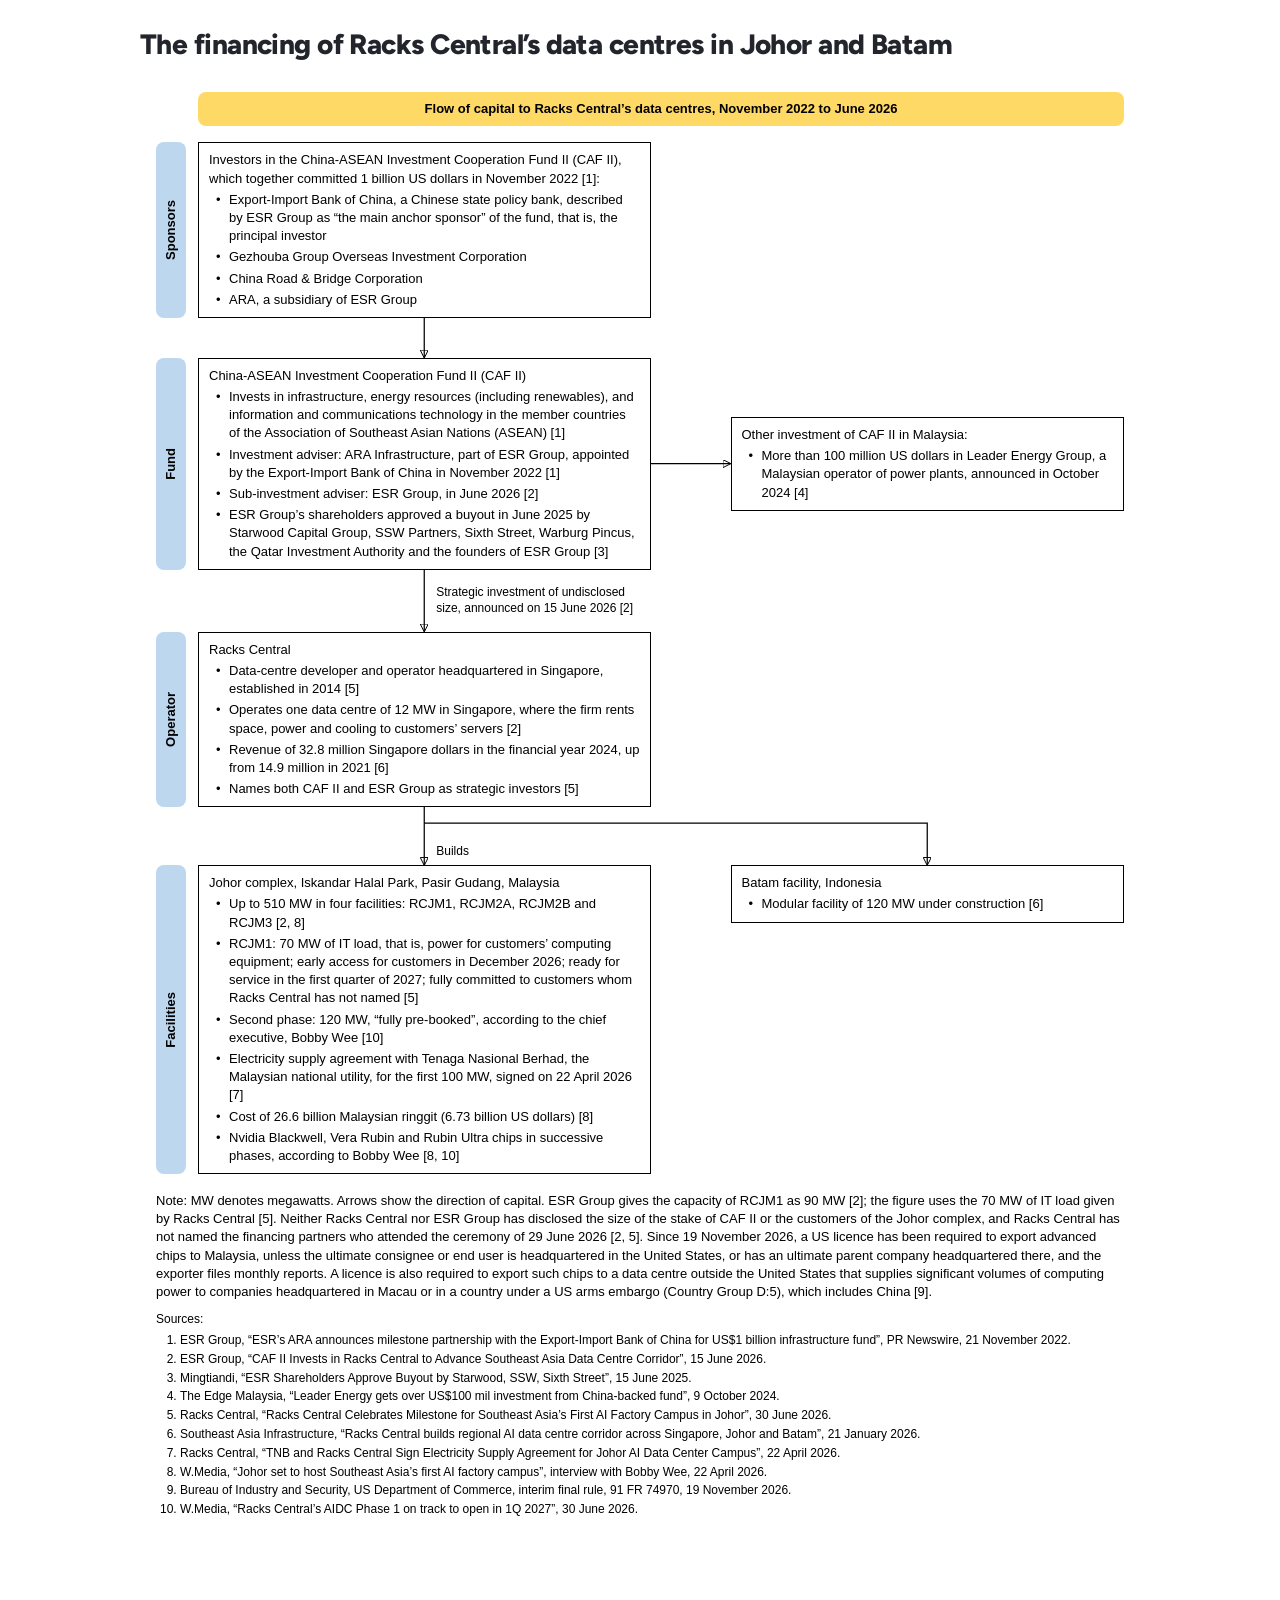
==== site/figures/financing-chain.html @ da055e06 "Publish the three interactive figures of the piece on Racks Central The financing chain, the map of " ====
<!doctype html><html lang="en"><head><meta charset="utf-8"><meta name="viewport" content="width=device-width,initial-scale=1"></head><body><title>Racks Central Financing Chain</title><meta name="claude:viewport-fit-sides" content="cover"><link rel="preconnect" href="https://fonts.googleapis.com"><link rel="preconnect" href="https://fonts.gstatic.com" crossorigin><link rel="stylesheet" href="https://fonts.googleapis.com/css2?family=Figtree:wght@400;500;600;700;800&display=swap"><style>
/* Layout: one column of figures; each figure is a title block, a legend, the plot, a note and a table. */
:root{
  --bg:#FFFFFF;--card:#F7F6F4;--text:#22252C;--muted:#5F6169;--light:#8D8F97;--accent:#A2540D;--composite:#B45F0F;
  --pale:#FFF4E4;--border:rgba(0,0,0,.1);--border-strong:rgba(0,0,0,.18);--grid:#D4D4D4;--tick:#5A5448;--ink:#1A1A1A;
  --band:rgba(0,0,0,.07);--d1:#4E79A7;--d2:#F28E2B;--d3:#E15759;--sea:#E6EDF2;--land:#FBFAF8;--coast:#B5B0A6;
  --lab-country:#22252C;--lab-city:#22252C;--halo:#FFFFFF;--ring:#FFFFFF;--shadow:0 4px 24px rgba(0,0,0,.15);--chip-bg:#A2540D;--chip-fg:#FFFFFF;
  --font:"Figtree",system-ui,-apple-system,"Segoe UI",Helvetica,Arial,sans-serif;
}
@media (prefers-color-scheme:dark){:root:not([data-theme="light"]){
  --bg:#16181D;--card:#22252C;--text:#ECEDEF;--muted:#B4B6BD;--light:#8D9099;--accent:#D9C2A0;--chip-bg:#ECEDEF;--chip-fg:#16181D;--composite:#F5AE5F;
  --pale:#2B2219;--border:rgba(255,255,255,.12);--border-strong:rgba(255,255,255,.22);--grid:#3B3F48;--tick:#B9B3A8;
  --ink:#ECEDEF;--band:rgba(255,255,255,.07);--sea:#1B222D;--land:#2A2D34;--coast:#4B4F59;--lab-country:#ECEDEF;
  --lab-city:#ECEDEF;--halo:#16181D;--ring:#16181D;--shadow:0 4px 24px rgba(0,0,0,.55);color-scheme:dark}}
:root[data-theme="dark"]{
  --bg:#16181D;--card:#22252C;--text:#ECEDEF;--muted:#B4B6BD;--light:#8D9099;--accent:#D9C2A0;--chip-bg:#ECEDEF;--chip-fg:#16181D;--composite:#F5AE5F;
  --pale:#2B2219;--border:rgba(255,255,255,.12);--border-strong:rgba(255,255,255,.22);--grid:#3B3F48;--tick:#B9B3A8;
  --ink:#ECEDEF;--band:rgba(255,255,255,.07);--sea:#1B222D;--land:#2A2D34;--coast:#4B4F59;--lab-country:#ECEDEF;
  --lab-city:#ECEDEF;--halo:#16181D;--ring:#16181D;--shadow:0 4px 24px rgba(0,0,0,.55);color-scheme:dark}
html,body{background:var(--bg)}
body{margin:0;color:var(--text);font-family:var(--font);font-size:15px;line-height:1.55;-webkit-font-smoothing:antialiased}
.fx-page{max-width:1000px;margin:0 auto;padding-block:28px 48px;padding-left:max(16px,env(safe-area-inset-left,0px));
  padding-right:max(16px,env(safe-area-inset-right,0px))}
.fx-fig+.fx-fig{margin-top:56px;padding-top:40px;border-top:1px solid var(--border)}
.fx-eyebrow{font-size:12px;font-weight:700;letter-spacing:.14em;text-transform:uppercase;color:var(--accent);margin:0 0 8px}
.fx-title{font-size:clamp(22px,3vw,28px);font-weight:800;letter-spacing:-.02em;line-height:1.15;margin:0 0 8px;text-wrap:balance}
.fx-sub{font-size:16px;color:var(--text);margin:0 0 18px}
.fx-legend{display:flex;flex-wrap:wrap;gap:8px 20px;font-size:13px;color:var(--text);margin:0 0 14px}
.fx-legend span{display:inline-flex;align-items:center;gap:7px}
.fx-sw{width:12px;height:12px;border-radius:2px;display:inline-block;flex:none}
.fx-sw.dot{border-radius:50%}
.fx-sw.dashed{border-radius:50%;border:1.5px dashed var(--text);background:transparent;width:11px;height:11px}
.fx-note{font-size:13px;line-height:1.6;color:var(--text);margin:16px 0 0}
.fx-note b{color:var(--text);font-weight:600}
details.fx-table{margin-top:14px;font-size:14px}
details.fx-table summary{cursor:pointer;font-weight:700;color:var(--text);padding:6px 0}
details.fx-table summary:hover{color:var(--accent)}
.fx-scroll{overflow-x:auto}
.fx-scroll table{width:100%;border-collapse:collapse;font-size:13px;min-width:560px}
.fx-scroll th{font-size:11px;font-weight:700;text-transform:uppercase;letter-spacing:.08em;color:var(--accent);
  border-bottom:2px solid rgba(162,84,13,.22);padding:9px 10px;text-align:left;vertical-align:bottom}
.fx-scroll td{padding:9px 10px;border-bottom:1px solid var(--border);vertical-align:top}
.fx-scroll tr:hover td{background:var(--pale)}
.fx-scroll .n{text-align:right;font-variant-numeric:tabular-nums;white-space:nowrap}
/* card tooltip, after the country card of the CORDA site */
.fx-card{position:fixed;z-index:1000;background:var(--card);border:1px solid var(--border-strong);border-radius:6px;
  box-shadow:var(--shadow);padding:16px;width:280px;max-width:calc(100vw - 24px);font-family:var(--font);color:var(--text);
  pointer-events:none}
.fx-card.pinned{pointer-events:auto}
.fx-card[hidden]{display:none}
.fx-ch{display:flex;align-items:center;gap:6px;font-weight:700;font-size:16px;line-height:1.25}
.fx-pill{font-size:12px;font-weight:600;color:var(--chip-fg);background:var(--chip-bg);border-radius:10px;padding:1px 8px;margin-left:4px;white-space:nowrap}
.fx-cs{font-size:12px;color:var(--text);margin-top:2px}
.fx-cm{border-top:1px solid var(--border);padding-top:10px;margin-top:10px}
.fx-cr{display:flex;justify-content:space-between;gap:10px;font-size:12px;margin-bottom:3px}
.fx-cr b{font-size:13px;color:var(--text);font-weight:700;white-space:nowrap}
.fx-cr span:last-child{font-variant-numeric:tabular-nums;white-space:nowrap}
.fx-mini{height:6px;background:var(--border);border-radius:3px;overflow:hidden}
.fx-mini i{display:block;height:100%;border-radius:3px}
.fx-stack{display:flex}
.fx-stack i{border-radius:0;flex:none}
.fx-cl{display:flex;flex-direction:column;gap:7px;margin-top:10px}
.fx-cf{font-size:12px;color:var(--text);margin-top:10px;line-height:1.45}
.fx-site{display:grid;grid-template-columns:10px 1fr;gap:2px 8px;font-size:12px;line-height:1.4}
.fx-site i{width:9px;height:9px;border-radius:50%;margin-top:4px}
.fx-site b{font-weight:600}
.fx-site span{grid-column:2;color:var(--text)}
.fx-sites{max-height:260px;overflow:auto}
.fx-close{position:absolute;top:8px;right:10px;background:none;border:0;font-size:18px;color:var(--text);cursor:pointer;display:none}
.fx-card.pinned .fx-close{display:block}

.mk-plot{display:grid;grid-template-columns:minmax(92px,170px) minmax(0,1fr);column-gap:12px;position:relative}
.mk-row{display:contents}
.mk-name{grid-column:1;display:flex;flex-direction:column;justify-content:center;align-items:flex-end;text-align:right;
  font-size:14px;color:var(--ink);line-height:1.2;padding:6px 0;min-height:46px}
.mk-name small{font-size:11.5px;color:var(--text);margin-top:2px}
.mk-cell{grid-column:2;position:relative;display:flex;align-items:center;padding-right:58px;cursor:pointer;outline:none}
.mk-row:hover .mk-cell,.mk-row:hover .mk-name,.mk-cell:focus-visible,.mk-active .mk-cell,.mk-active .mk-name{background:var(--band)}
.mk-cell:focus-visible{box-shadow:inset 0 0 0 2px var(--accent)}
.mk-track{position:relative;flex:1;height:30px}
.mk-seg{position:absolute;top:0;bottom:0;display:flex;align-items:center;justify-content:center;overflow:hidden}
.mk-seg b{font-size:12.5px;font-weight:700;font-variant-numeric:tabular-nums;line-height:1}
.mk-seg b.off{visibility:hidden}
.mk-val{position:absolute;top:50%;transform:translateY(-50%);font-size:12px;font-weight:600;color:var(--ink);white-space:nowrap;
  padding-left:6px;font-variant-numeric:tabular-nums}
.mk-grid{grid-column:2;grid-row:1 / span 7;position:relative;margin-right:58px;pointer-events:none;z-index:0}
.mk-grid i{position:absolute;top:0;bottom:0;width:1px;background-image:linear-gradient(var(--grid) 50%,transparent 50%);
  background-size:1px 6px}
.mk-cell>*{z-index:1}
.mk-axis{grid-column:2;position:relative;height:26px;margin-right:58px;border-top:1px solid var(--grid)}
.mk-axis span{position:absolute;top:6px;transform:translateX(-50%);font-size:11px;color:var(--text);font-variant-numeric:tabular-nums}
.mk-axis-title{grid-column:2;font-size:12px;color:var(--text);text-align:center;margin-right:58px;margin-top:2px}
@media (max-width:520px){.mk-plot{grid-template-columns:86px minmax(0,1fr);column-gap:8px}.mk-name{font-size:13px}}

.mp-views{display:flex;flex-wrap:wrap;gap:8px;margin:0 0 14px}
.mp-btn{font-family:var(--font);font-size:14px;font-weight:600;border:1px solid var(--border);background:var(--bg);border-radius:999px;
  padding:7px 16px;cursor:pointer;color:var(--text);transition:all .15s ease;white-space:nowrap}
.mp-btn:hover{border-color:var(--accent);color:var(--accent)}
.mp-btn[aria-pressed="true"]{background:var(--chip-bg);border-color:var(--chip-bg);color:var(--chip-fg)}
.mp-btn:focus-visible{outline:2px solid var(--accent);outline-offset:2px}
#mp-map{height:clamp(380px,60vw,560px);border-radius:4px;background:var(--sea);border:1px solid var(--border)}
#mp-map .leaflet-control-zoom a{color:var(--text);background:var(--bg);border-color:var(--border)}
.mp-lab{width:0;height:0;overflow:visible;pointer-events:none}
.mp-lab span{position:absolute;white-space:nowrap;font-family:var(--font);line-height:1;
  text-shadow:0 0 3px var(--halo),0 0 3px var(--halo),0 0 2px var(--halo)}
.mp-country span{font-size:11px;font-weight:700;letter-spacing:.14em;text-transform:uppercase;color:var(--lab-country)}
.mp-region span{font-size:12px;font-weight:600;font-style:italic;letter-spacing:.06em;color:var(--lab-country)}
.mp-city span{font-size:12.5px;font-weight:600;color:var(--lab-city)}
.mp-place span{font-size:11.5px;font-weight:500;font-style:italic;color:var(--text)}
.mp-c span{transform:translate(-50%,-50%)}
.mp-r span{transform:translate(var(--off,10px),-50%)}
.mp-l span{transform:translate(calc(-100% - var(--off,10px)),-50%)}
.mp-b span{transform:translate(-50%,var(--off,10px))}
.mp-t span{transform:translate(-50%,calc(-100% - var(--off,10px)))}
.mp-hint{font-size:12px;color:var(--text);margin:8px 0 0}
.mp-print .mp-views,.mp-print .leaflet-control-container,.mp-print .mp-hint{display:none}
/* required styles */

.leaflet-pane,
.leaflet-tile,
.leaflet-marker-icon,
.leaflet-marker-shadow,
.leaflet-tile-container,
.leaflet-pane > svg,
.leaflet-pane > canvas,
.leaflet-zoom-box,
.leaflet-image-layer,
.leaflet-layer {
	position: absolute;
	left: 0;
	top: 0;
	}
.leaflet-container {
	overflow: hidden;
	}
.leaflet-tile,
.leaflet-marker-icon,
.leaflet-marker-shadow {
	-webkit-user-select: none;
	   -moz-user-select: none;
	        user-select: none;
	  -webkit-user-drag: none;
	}
/* Prevents IE11 from highlighting tiles in blue */
.leaflet-tile::selection {
	background: transparent;
}
/* Safari renders non-retina tile on retina better with this, but Chrome is worse */
.leaflet-safari .leaflet-tile {
	image-rendering: -webkit-optimize-contrast;
	}
/* hack that prevents hw layers "stretching" when loading new tiles */
.leaflet-safari .leaflet-tile-container {
	width: 1600px;
	height: 1600px;
	-webkit-transform-origin: 0 0;
	}
.leaflet-marker-icon,
.leaflet-marker-shadow {
	display: block;
	}
/* .leaflet-container svg: reset svg max-width decleration shipped in Joomla! (joomla.org) 3.x */
/* .leaflet-container img: map is broken in FF if you have max-width: 100% on tiles */
.leaflet-container .leaflet-overlay-pane svg {
	max-width: none !important;
	max-height: none !important;
	}
.leaflet-container .leaflet-marker-pane img,
.leaflet-container .leaflet-shadow-pane img,
.leaflet-container .leaflet-tile-pane img,
.leaflet-container img.leaflet-image-layer,
.leaflet-container .leaflet-tile {
	max-width: none !important;
	max-height: none !important;
	width: auto;
	padding: 0;
	}

.leaflet-container img.leaflet-tile {
	/* See: https://bugs.chromium.org/p/chromium/issues/detail?id=600120 */
	mix-blend-mode: plus-lighter;
}

.leaflet-container.leaflet-touch-zoom {
	-ms-touch-action: pan-x pan-y;
	touch-action: pan-x pan-y;
	}
.leaflet-container.leaflet-touch-drag {
	-ms-touch-action: pinch-zoom;
	/* Fallback for FF which doesn't support pinch-zoom */
	touch-action: none;
	touch-action: pinch-zoom;
}
.leaflet-container.leaflet-touch-drag.leaflet-touch-zoom {
	-ms-touch-action: none;
	touch-action: none;
}
.leaflet-container {
	-webkit-tap-highlight-color: transparent;
}
.leaflet-container a {
	-webkit-tap-highlight-color: rgba(51, 181, 229, 0.4);
}
.leaflet-tile {
	filter: inherit;
	visibility: hidden;
	}
.leaflet-tile-loaded {
	visibility: inherit;
	}
.leaflet-zoom-box {
	width: 0;
	height: 0;
	-moz-box-sizing: border-box;
	     box-sizing: border-box;
	z-index: 800;
	}
/* workaround for https://bugzilla.mozilla.org/show_bug.cgi?id=888319 */
.leaflet-overlay-pane svg {
	-moz-user-select: none;
	}

.leaflet-pane         { z-index: 400; }

.leaflet-tile-pane    { z-index: 200; }
.leaflet-overlay-pane { z-index: 400; }
.leaflet-shadow-pane  { z-index: 500; }
.leaflet-marker-pane  { z-index: 600; }
.leaflet-tooltip-pane   { z-index: 650; }
.leaflet-popup-pane   { z-index: 700; }

.leaflet-map-pane canvas { z-index: 100; }
.leaflet-map-pane svg    { z-index: 200; }

.leaflet-vml-shape {
	width: 1px;
	height: 1px;
	}
.lvml {
	behavior: url(#default#VML);
	display: inline-block;
	position: absolute;
	}


/* control positioning */

.leaflet-control {
	position: relative;
	z-index: 800;
	pointer-events: visiblePainted; /* IE 9-10 doesn't have auto */
	pointer-events: auto;
	}
.leaflet-top,
.leaflet-bottom {
	position: absolute;
	z-index: 1000;
	pointer-events: none;
	}
.leaflet-top {
	top: 0;
	}
.leaflet-right {
	right: 0;
	}
.leaflet-bottom {
	bottom: 0;
	}
.leaflet-left {
	left: 0;
	}
.leaflet-control {
	float: left;
	clear: both;
	}
.leaflet-right .leaflet-control {
	float: right;
	}
.leaflet-top .leaflet-control {
	margin-top: 10px;
	}
.leaflet-bottom .leaflet-control {
	margin-bottom: 10px;
	}
.leaflet-left .leaflet-control {
	margin-left: 10px;
	}
.leaflet-right .leaflet-control {
	margin-right: 10px;
	}


/* zoom and fade animations */

.leaflet-fade-anim .leaflet-popup {
	opacity: 0;
	-webkit-transition: opacity 0.2s linear;
	   -moz-transition: opacity 0.2s linear;
	        transition: opacity 0.2s linear;
	}
.leaflet-fade-anim .leaflet-map-pane .leaflet-popup {
	opacity: 1;
	}
.leaflet-zoom-animated {
	-webkit-transform-origin: 0 0;
	    -ms-transform-origin: 0 0;
	        transform-origin: 0 0;
	}
svg.leaflet-zoom-animated {
	will-change: transform;
}

.leaflet-zoom-anim .leaflet-zoom-animated {
	-webkit-transition: -webkit-transform 0.25s cubic-bezier(0,0,0.25,1);
	   -moz-transition:    -moz-transform 0.25s cubic-bezier(0,0,0.25,1);
	        transition:         transform 0.25s cubic-bezier(0,0,0.25,1);
	}
.leaflet-zoom-anim .leaflet-tile,
.leaflet-pan-anim .leaflet-tile {
	-webkit-transition: none;
	   -moz-transition: none;
	        transition: none;
	}

.leaflet-zoom-anim .leaflet-zoom-hide {
	visibility: hidden;
	}


/* cursors */

.leaflet-interactive {
	cursor: pointer;
	}
.leaflet-grab {
	cursor: -webkit-grab;
	cursor:    -moz-grab;
	cursor:         grab;
	}
.leaflet-crosshair,
.leaflet-crosshair .leaflet-interactive {
	cursor: crosshair;
	}
.leaflet-popup-pane,
.leaflet-control {
	cursor: auto;
	}
.leaflet-dragging .leaflet-grab,
.leaflet-dragging .leaflet-grab .leaflet-interactive,
.leaflet-dragging .leaflet-marker-draggable {
	cursor: move;
	cursor: -webkit-grabbing;
	cursor:    -moz-grabbing;
	cursor:         grabbing;
	}

/* marker & overlays interactivity */
.leaflet-marker-icon,
.leaflet-marker-shadow,
.leaflet-image-layer,
.leaflet-pane > svg path,
.leaflet-tile-container {
	pointer-events: none;
	}

.leaflet-marker-icon.leaflet-interactive,
.leaflet-image-layer.leaflet-interactive,
.leaflet-pane > svg path.leaflet-interactive,
svg.leaflet-image-layer.leaflet-interactive path {
	pointer-events: visiblePainted; /* IE 9-10 doesn't have auto */
	pointer-events: auto;
	}

/* visual tweaks */

.leaflet-container {
	background: #ddd;
	outline-offset: 1px;
	}
.leaflet-container a {
	color: #0078A8;
	}
.leaflet-zoom-box {
	border: 2px dotted #38f;
	background: rgba(255,255,255,0.5);
	}


/* general typography */
.leaflet-container {
	font-family: "Helvetica Neue", Arial, Helvetica, sans-serif;
	font-size: 12px;
	font-size: 0.75rem;
	line-height: 1.5;
	}


/* general toolbar styles */

.leaflet-bar {
	box-shadow: 0 1px 5px rgba(0,0,0,0.65);
	border-radius: 4px;
	}
.leaflet-bar a {
	background-color: #fff;
	border-bottom: 1px solid #ccc;
	width: 26px;
	height: 26px;
	line-height: 26px;
	display: block;
	text-align: center;
	text-decoration: none;
	color: black;
	}
.leaflet-bar a,
.leaflet-control-layers-toggle {
	background-position: 50% 50%;
	background-repeat: no-repeat;
	display: block;
	}
.leaflet-bar a:hover,
.leaflet-bar a:focus {
	background-color: #f4f4f4;
	}
.leaflet-bar a:first-child {
	border-top-left-radius: 4px;
	border-top-right-radius: 4px;
	}
.leaflet-bar a:last-child {
	border-bottom-left-radius: 4px;
	border-bottom-right-radius: 4px;
	border-bottom: none;
	}
.leaflet-bar a.leaflet-disabled {
	cursor: default;
	background-color: #f4f4f4;
	color: #bbb;
	}

.leaflet-touch .leaflet-bar a {
	width: 30px;
	height: 30px;
	line-height: 30px;
	}
.leaflet-touch .leaflet-bar a:first-child {
	border-top-left-radius: 2px;
	border-top-right-radius: 2px;
	}
.leaflet-touch .leaflet-bar a:last-child {
	border-bottom-left-radius: 2px;
	border-bottom-right-radius: 2px;
	}

/* zoom control */

.leaflet-control-zoom-in,
.leaflet-control-zoom-out {
	font: bold 18px 'Lucida Console', Monaco, monospace;
	text-indent: 1px;
	}

.leaflet-touch .leaflet-control-zoom-in, .leaflet-touch .leaflet-control-zoom-out  {
	font-size: 22px;
	}


/* layers control */

.leaflet-control-layers {
	box-shadow: 0 1px 5px rgba(0,0,0,0.4);
	background: #fff;
	border-radius: 5px;
	}
.leaflet-control-layers-toggle {
	background-image: url(images/layers.png);
	width: 36px;
	height: 36px;
	}
.leaflet-retina .leaflet-control-layers-toggle {
	background-image: url(images/layers-2x.png);
	background-size: 26px 26px;
	}
.leaflet-touch .leaflet-control-layers-toggle {
	width: 44px;
	height: 44px;
	}
.leaflet-control-layers .leaflet-control-layers-list,
.leaflet-control-layers-expanded .leaflet-control-layers-toggle {
	display: none;
	}
.leaflet-control-layers-expanded .leaflet-control-layers-list {
	display: block;
	position: relative;
	}
.leaflet-control-layers-expanded {
	padding: 6px 10px 6px 6px;
	color: #333;
	background: #fff;
	}
.leaflet-control-layers-scrollbar {
	overflow-y: scroll;
	overflow-x: hidden;
	padding-right: 5px;
	}
.leaflet-control-layers-selector {
	margin-top: 2px;
	position: relative;
	top: 1px;
	}
.leaflet-control-layers label {
	display: block;
	font-size: 13px;
	font-size: 1.08333em;
	}
.leaflet-control-layers-separator {
	height: 0;
	border-top: 1px solid #ddd;
	margin: 5px -10px 5px -6px;
	}

/* Default icon URLs */
.leaflet-default-icon-path { /* used only in path-guessing heuristic, see L.Icon.Default */
	background-image: url(images/marker-icon.png);
	}


/* attribution and scale controls */

.leaflet-container .leaflet-control-attribution {
	background: #fff;
	background: rgba(255, 255, 255, 0.8);
	margin: 0;
	}
.leaflet-control-attribution,
.leaflet-control-scale-line {
	padding: 0 5px;
	color: #333;
	line-height: 1.4;
	}
.leaflet-control-attribution a {
	text-decoration: none;
	}
.leaflet-control-attribution a:hover,
.leaflet-control-attribution a:focus {
	text-decoration: underline;
	}
.leaflet-attribution-flag {
	display: inline !important;
	vertical-align: baseline !important;
	width: 1em;
	height: 0.6669em;
	}
.leaflet-left .leaflet-control-scale {
	margin-left: 5px;
	}
.leaflet-bottom .leaflet-control-scale {
	margin-bottom: 5px;
	}
.leaflet-control-scale-line {
	border: 2px solid #777;
	border-top: none;
	line-height: 1.1;
	padding: 2px 5px 1px;
	white-space: nowrap;
	-moz-box-sizing: border-box;
	     box-sizing: border-box;
	background: rgba(255, 255, 255, 0.8);
	text-shadow: 1px 1px #fff;
	}
.leaflet-control-scale-line:not(:first-child) {
	border-top: 2px solid #777;
	border-bottom: none;
	margin-top: -2px;
	}
.leaflet-control-scale-line:not(:first-child):not(:last-child) {
	border-bottom: 2px solid #777;
	}

.leaflet-touch .leaflet-control-attribution,
.leaflet-touch .leaflet-control-layers,
.leaflet-touch .leaflet-bar {
	box-shadow: none;
	}
.leaflet-touch .leaflet-control-layers,
.leaflet-touch .leaflet-bar {
	border: 2px solid rgba(0,0,0,0.2);
	background-clip: padding-box;
	}


/* popup */

.leaflet-popup {
	position: absolute;
	text-align: center;
	margin-bottom: 20px;
	}
.leaflet-popup-content-wrapper {
	padding: 1px;
	text-align: left;
	border-radius: 12px;
	}
.leaflet-popup-content {
	margin: 13px 24px 13px 20px;
	line-height: 1.3;
	font-size: 13px;
	font-size: 1.08333em;
	min-height: 1px;
	}
.leaflet-popup-content p {
	margin: 17px 0;
	margin: 1.3em 0;
	}
.leaflet-popup-tip-container {
	width: 40px;
	height: 20px;
	position: absolute;
	left: 50%;
	margin-top: -1px;
	margin-left: -20px;
	overflow: hidden;
	pointer-events: none;
	}
.leaflet-popup-tip {
	width: 17px;
	height: 17px;
	padding: 1px;

	margin: -10px auto 0;
	pointer-events: auto;

	-webkit-transform: rotate(45deg);
	   -moz-transform: rotate(45deg);
	    -ms-transform: rotate(45deg);
	        transform: rotate(45deg);
	}
.leaflet-popup-content-wrapper,
.leaflet-popup-tip {
	background: white;
	color: #333;
	box-shadow: 0 3px 14px rgba(0,0,0,0.4);
	}
.leaflet-container a.leaflet-popup-close-button {
	position: absolute;
	top: 0;
	right: 0;
	border: none;
	text-align: center;
	width: 24px;
	height: 24px;
	font: 16px/24px Tahoma, Verdana, sans-serif;
	color: #757575;
	text-decoration: none;
	background: transparent;
	}
.leaflet-container a.leaflet-popup-close-button:hover,
.leaflet-container a.leaflet-popup-close-button:focus {
	color: #585858;
	}
.leaflet-popup-scrolled {
	overflow: auto;
	}

.leaflet-oldie .leaflet-popup-content-wrapper {
	-ms-zoom: 1;
	}
.leaflet-oldie .leaflet-popup-tip {
	width: 24px;
	margin: 0 auto;

	-ms-filter: "progid:DXImageTransform.Microsoft.Matrix(M11=0.70710678, M12=0.70710678, M21=-0.70710678, M22=0.70710678)";
	filter: progid:DXImageTransform.Microsoft.Matrix(M11=0.70710678, M12=0.70710678, M21=-0.70710678, M22=0.70710678);
	}

.leaflet-oldie .leaflet-control-zoom,
.leaflet-oldie .leaflet-control-layers,
.leaflet-oldie .leaflet-popup-content-wrapper,
.leaflet-oldie .leaflet-popup-tip {
	border: 1px solid #999;
	}


/* div icon */

.leaflet-div-icon {
	background: #fff;
	border: 1px solid #666;
	}


/* Tooltip */
/* Base styles for the element that has a tooltip */
.leaflet-tooltip {
	position: absolute;
	padding: 6px;
	background-color: #fff;
	border: 1px solid #fff;
	border-radius: 3px;
	color: #222;
	white-space: nowrap;
	-webkit-user-select: none;
	-moz-user-select: none;
	-ms-user-select: none;
	user-select: none;
	pointer-events: none;
	box-shadow: 0 1px 3px rgba(0,0,0,0.4);
	}
.leaflet-tooltip.leaflet-interactive {
	cursor: pointer;
	pointer-events: auto;
	}
.leaflet-tooltip-top:before,
.leaflet-tooltip-bottom:before,
.leaflet-tooltip-left:before,
.leaflet-tooltip-right:before {
	position: absolute;
	pointer-events: none;
	border: 6px solid transparent;
	background: transparent;
	content: "";
	}

/* Directions */

.leaflet-tooltip-bottom {
	margin-top: 6px;
}
.leaflet-tooltip-top {
	margin-top: -6px;
}
.leaflet-tooltip-bottom:before,
.leaflet-tooltip-top:before {
	left: 50%;
	margin-left: -6px;
	}
.leaflet-tooltip-top:before {
	bottom: 0;
	margin-bottom: -12px;
	border-top-color: #fff;
	}
.leaflet-tooltip-bottom:before {
	top: 0;
	margin-top: -12px;
	margin-left: -6px;
	border-bottom-color: #fff;
	}
.leaflet-tooltip-left {
	margin-left: -6px;
}
.leaflet-tooltip-right {
	margin-left: 6px;
}
.leaflet-tooltip-left:before,
.leaflet-tooltip-right:before {
	top: 50%;
	margin-top: -6px;
	}
.leaflet-tooltip-left:before {
	right: 0;
	margin-right: -12px;
	border-left-color: #fff;
	}
.leaflet-tooltip-right:before {
	left: 0;
	margin-left: -12px;
	border-right-color: #fff;
	}

/* Printing */

@media print {
	/* Prevent printers from removing background-images of controls. */
	.leaflet-control {
		-webkit-print-color-adjust: exact;
		print-color-adjust: exact;
		}
	}
.fx-intro{margin-bottom:36px}</style><main class="fx-page"><section class="fx-fig" id="fc"><style>#fc-wrap .wrap{max-width:1000px;margin:0 auto;padding:24px 16px 32px;font-family:Arial,Helvetica,sans-serif;font-size:13px;line-height:1.4}#fc-wrap h1{font:bold 16px/1.35 Arial,Helvetica,sans-serif;margin:0 0 14px}#fc-wrap .fig{overflow-x:auto}#fc-wrap .grid{position:relative;min-width:760px;display:grid;grid-template-columns:30px minmax(0,1.15fr) 56px minmax(0,1fr);
grid-template-rows:auto auto 40px auto 62px auto 58px auto;column-gap:12px}#fc-wrap .head{grid-column:2 / span 3;grid-row:1;background:#ffd966;border-radius:8px;padding:8px 10px;font-weight:bold;
text-align:center;margin-bottom:16px}#fc-wrap .stage{grid-column:1;background:#bdd7ee;border-radius:8px;display:flex;align-items:center;justify-content:center}#fc-wrap .stage span{writing-mode:vertical-rl;transform:rotate(180deg);font-weight:bold;white-space:nowrap;padding:8px 0}#fc-wrap .box{position:relative;z-index:1;border:1px solid #000;background:#fff;padding:8px 10px}#fc-wrap .box .first,#fc-wrap .box .ln{display:block}#fc-wrap .box .ln{position:relative;padding-left:20px;margin-top:3px}#fc-wrap .box .ln:before{content:"\2022";position:absolute;left:7px;top:0}#fc-wrap .alab{grid-column:2;display:flex;align-items:center;padding-left:calc(50% + 12px);font-size:12px;line-height:1.3}#fc-wrap .wires{position:absolute;left:0;top:0;width:100%;height:100%;overflow:visible;pointer-events:none;z-index:0}#fc-wrap .wires path{fill:none;stroke:#000;stroke-width:1.25}#fc-wrap .note{margin:18px 0 0}#fc-wrap .src{margin-top:10px;font-size:12px}#fc-wrap .src ol{margin:4px 0 0;padding-left:24px}#fc-wrap .src li{margin:2px 0}#fc-wrap{background:#fff;color:#000;border-radius:4px}#fc-wrap .wrap{max-width:none}</style>
<h2 class="fx-title">The financing of Racks Central’s data centres in Johor and Batam</h2>
<div id="fc-wrap"><div class="wrap">
<div class="fig">
<div class="grid" id="grid">
  <div class="head">Flow of capital to Racks Central’s data centres, November 2022 to June 2026</div>
  <div class="stage" style="grid-row:2"><span>Sponsors</span></div><div class="stage" style="grid-row:4"><span>Fund</span></div><div class="stage" style="grid-row:6"><span>Operator</span></div><div class="stage" style="grid-row:8"><span>Facilities</span></div>
  <div class="box" id="A" style="grid-column:2;grid-row:2;"><span class="first">Investors in the China-ASEAN Investment Cooperation Fund II (CAF II), which together committed 1 billion US dollars in November 2022 [1]:</span><span class="ln">Export-Import Bank of China, a Chinese state policy bank, described by ESR Group as “the main anchor sponsor” of the fund, that is, the principal investor</span><span class="ln">Gezhouba Group Overseas Investment Corporation</span><span class="ln">China Road &amp; Bridge Corporation</span><span class="ln">ARA, a subsidiary of ESR Group</span></div><div class="box" id="B" style="grid-column:2;grid-row:4;"><span class="first">China-ASEAN Investment Cooperation Fund II (CAF II)</span><span class="ln">Invests in infrastructure, energy resources (including renewables), and information and communications technology in the member countries of the Association of Southeast Asian Nations (ASEAN) [1]</span><span class="ln">Investment adviser: ARA Infrastructure, part of ESR Group, appointed by the Export-Import Bank of China in November 2022 [1]</span><span class="ln">Sub-investment adviser: ESR Group, in June 2026 [2]</span><span class="ln">ESR Group’s shareholders approved a buyout in June 2025 by Starwood Capital Group, SSW Partners, Sixth Street, Warburg Pincus, the Qatar Investment Authority and the founders of ESR Group [3]</span></div><div class="box" id="D" style="grid-column:4;grid-row:4;align-self:center"><span class="first">Other investment of CAF II in Malaysia:</span><span class="ln">More than 100 million US dollars in Leader Energy Group, a Malaysian operator of power plants, announced in October 2024 [4]</span></div><div class="box" id="F" style="grid-column:2;grid-row:6;"><span class="first">Racks Central</span><span class="ln">Data-centre developer and operator headquartered in Singapore, established in 2014 [5]</span><span class="ln">Operates one data centre of 12 MW in Singapore, where the firm rents space, power and cooling to customers’ servers [2]</span><span class="ln">Revenue of 32.8 million Singapore dollars in the financial year 2024, up from 14.9 million in 2021 [6]</span><span class="ln">Names both CAF II and ESR Group as strategic investors [5]</span></div><div class="box" id="H" style="grid-column:2;grid-row:8;"><span class="first">Johor complex, Iskandar Halal Park, Pasir Gudang, Malaysia</span><span class="ln">Up to 510 MW in four facilities: RCJM1, RCJM2A, RCJM2B and RCJM3 [2, 8]</span><span class="ln">RCJM1: 70 MW of IT load, that is, power for customers’ computing equipment; early access for customers in December 2026; ready for service in the first quarter of 2027; fully committed to customers whom Racks Central has not named [5]</span><span class="ln">Second phase: 120 MW, “fully pre-booked”, according to the chief executive, Bobby Wee [10]</span><span class="ln">Electricity supply agreement with Tenaga Nasional Berhad, the Malaysian national utility, for the first 100 MW, signed on 22 April 2026 [7]</span><span class="ln">Cost of 26.6 billion Malaysian ringgit (6.73 billion US dollars) [8]</span><span class="ln">Nvidia Blackwell, Vera Rubin and Rubin Ultra chips in successive phases, according to Bobby Wee [8, 10]</span></div><div class="box" id="I" style="grid-column:4;grid-row:8;align-self:start"><span class="first">Batam facility, Indonesia</span><span class="ln">Modular facility of 120 MW under construction [6]</span></div>
  <div class="alab" style="grid-row:5;"><span>Strategic investment of undisclosed size, announced on 15 June 2026 [2]</span></div><div class="alab" style="grid-row:7;align-items:flex-end;padding-bottom:6px"><span>Builds</span></div>
  <svg class="wires" id="wires" aria-hidden="true"><defs><marker id="ah" viewBox="0 0 10 10" refX="9.5" refY="5"
  markerWidth="8" markerHeight="8" markerUnits="userSpaceOnUse" orient="auto"><path d="M0,0 L10,5 L0,10 z" fill="#000"/>
  </marker></defs><g id="paths"></g></svg>
</div>
</div><p class="note">Note: MW denotes megawatts. Arrows show the direction of capital. ESR Group gives the capacity of RCJM1 as 90 MW [2]; the figure uses the 70 MW of IT load given by Racks Central [5]. Neither Racks Central nor ESR Group has disclosed the size of the stake of CAF II or the customers of the Johor complex, and Racks Central has not named the financing partners who attended the ceremony of 29 June 2026 [2, 5]. Since 19 November 2026, a US licence has been required to export advanced chips to Malaysia, unless the ultimate consignee or end user is headquartered in the United States, or has an ultimate parent company headquartered there, and the exporter files monthly reports. A licence is also required to export such chips to a data centre outside the United States that supplies significant volumes of computing power to companies headquartered in Macau or in a country under a US arms embargo (Country Group D:5), which includes China [9].</p><div class="src">Sources:<ol><li>ESR Group, “ESR’s ARA announces milestone partnership with the Export-Import Bank of China for US$1 billion infrastructure fund”, PR Newswire, 21 November 2022.</li><li>ESR Group, “CAF II Invests in Racks Central to Advance Southeast Asia Data Centre Corridor”, 15 June 2026.</li><li>Mingtiandi, “ESR Shareholders Approve Buyout by Starwood, SSW, Sixth Street”, 15 June 2025.</li><li>The Edge Malaysia, “Leader Energy gets over US$100 mil investment from China-backed fund”, 9 October 2024.</li><li>Racks Central, “Racks Central Celebrates Milestone for Southeast Asia’s First AI Factory Campus in Johor”, 30 June 2026.</li><li>Southeast Asia Infrastructure, “Racks Central builds regional AI data centre corridor across Singapore, Johor and Batam”, 21 January 2026.</li><li>Racks Central, “TNB and Racks Central Sign Electricity Supply Agreement for Johor AI Data Center Campus”, 22 April 2026.</li><li>W.Media, “Johor set to host Southeast Asia’s first AI factory campus”, interview with Bobby Wee, 22 April 2026.</li><li>Bureau of Industry and Security, US Department of Commerce, interim final rule, 91 FR 74970, 19 November 2026.</li><li>W.Media, “Racks Central’s AIDC Phase 1 on track to open in 1Q 2027”, 30 June 2026.</li></ol></div></div></div>
<script>
(function(){
  var grid=document.getElementById('grid'), g=document.getElementById('paths');
  function r(id){var b=document.getElementById(id).getBoundingClientRect(),o=grid.getBoundingClientRect();
    return {l:b.left-o.left,r:b.right-o.left,t:b.top-o.top,b:b.bottom-o.top,cx:(b.left+b.right)/2-o.left,cy:(b.top+b.bottom)/2-o.top};}
  function p(d){var e=document.createElementNS('http://www.w3.org/2000/svg','path');e.setAttribute('d',d);
    e.setAttribute('marker-end','url(#ah)');g.appendChild(e);}
  function draw(){
    while(g.firstChild)g.removeChild(g.firstChild);
    var A=r('A'),B=r('B'),D=r('D'),F=r('F'),H=r('H'),I=r('I');
    p('M'+A.cx+','+A.b+' V'+B.t);                     /* sponsors to fund */
    p('M'+B.r+','+D.cy+' H'+D.l);                     /* fund to Leader Energy */
    p('M'+B.cx+','+B.b+' V'+F.t);                     /* fund to Racks Central */
    p('M'+F.cx+','+F.b+' V'+H.t);                     /* Racks Central to Johor */
    var y=F.b+16;
    p('M'+F.cx+','+y+' H'+I.cx+' V'+I.t);             /* Racks Central to Batam */
  }
  draw(); window.addEventListener('resize',draw);
  if(document.fonts&&document.fonts.ready)document.fonts.ready.then(draw);
})();
</script></section></main><div class="fx-card" id="fx-card" hidden role="status" aria-live="polite"></div><script>
window.fxCard=(function(){
  var card=document.getElementById('fx-card'), pinnedEl=null, activeCls=null;
  function place(x,y){
    var w=card.offsetWidth,h=card.offsetHeight,vw=window.innerWidth,vh=window.innerHeight;
    var left=x+16, top=y+16;
    if(left+w>vw-8) left=Math.max(8,x-w-16);
    if(top+h>vh-8) top=Math.max(8,vh-h-8);
    card.style.left=left+'px'; card.style.top=top+'px';
  }
  function show(html,x,y,pin){ card.innerHTML=html; card.hidden=false; card.classList.toggle('pinned',!!pin); place(x,y);
    var c=card.querySelector('.fx-close'); if(c) c.onclick=function(){hide(true);}; }
  function mark(el){ document.querySelectorAll('.'+'mk-active').forEach(function(e){e.classList.remove('mk-active');}); if(el&&activeCls) el.classList.add(activeCls); }
  function hide(force){ if(pinnedEl&&!force) return; pinnedEl=null; card.hidden=true; card.classList.remove('pinned'); mark(null); }
  document.addEventListener('pointerdown',function(e){ if(pinnedEl&&!card.contains(e.target)&&!pinnedEl.contains(e.target)) hide(true); });
  document.addEventListener('keydown',function(e){ if(e.key==='Escape') hide(true); });
  window.addEventListener('scroll',function(){ if(!pinnedEl) hide(); },{passive:true});
  return {
    show:show, hide:hide, place:place,
    bind:function(root,sel,make,cls){
      activeCls=cls;
      root.querySelectorAll(sel).forEach(function(el){
        el.addEventListener('pointermove',function(e){ if(e.pointerType==='mouse'&&!pinnedEl){ show(make(el),e.clientX,e.clientY); mark(el);} });
        el.addEventListener('pointerleave',function(e){ if(e.pointerType==='mouse') hide(); });
        el.addEventListener('click',function(e){ pinnedEl=el; show(make(el),e.clientX,e.clientY,true); mark(el); });
        var f=el.querySelector('[tabindex]');
        if(f){ f.addEventListener('focus',function(){ var b=f.getBoundingClientRect(); show(make(el),b.left+b.width*0.4,b.top+b.height/2); mark(el); });
               f.addEventListener('blur',function(){ hide(); }); }
      });
    }
  };
})();

</script></body></html>
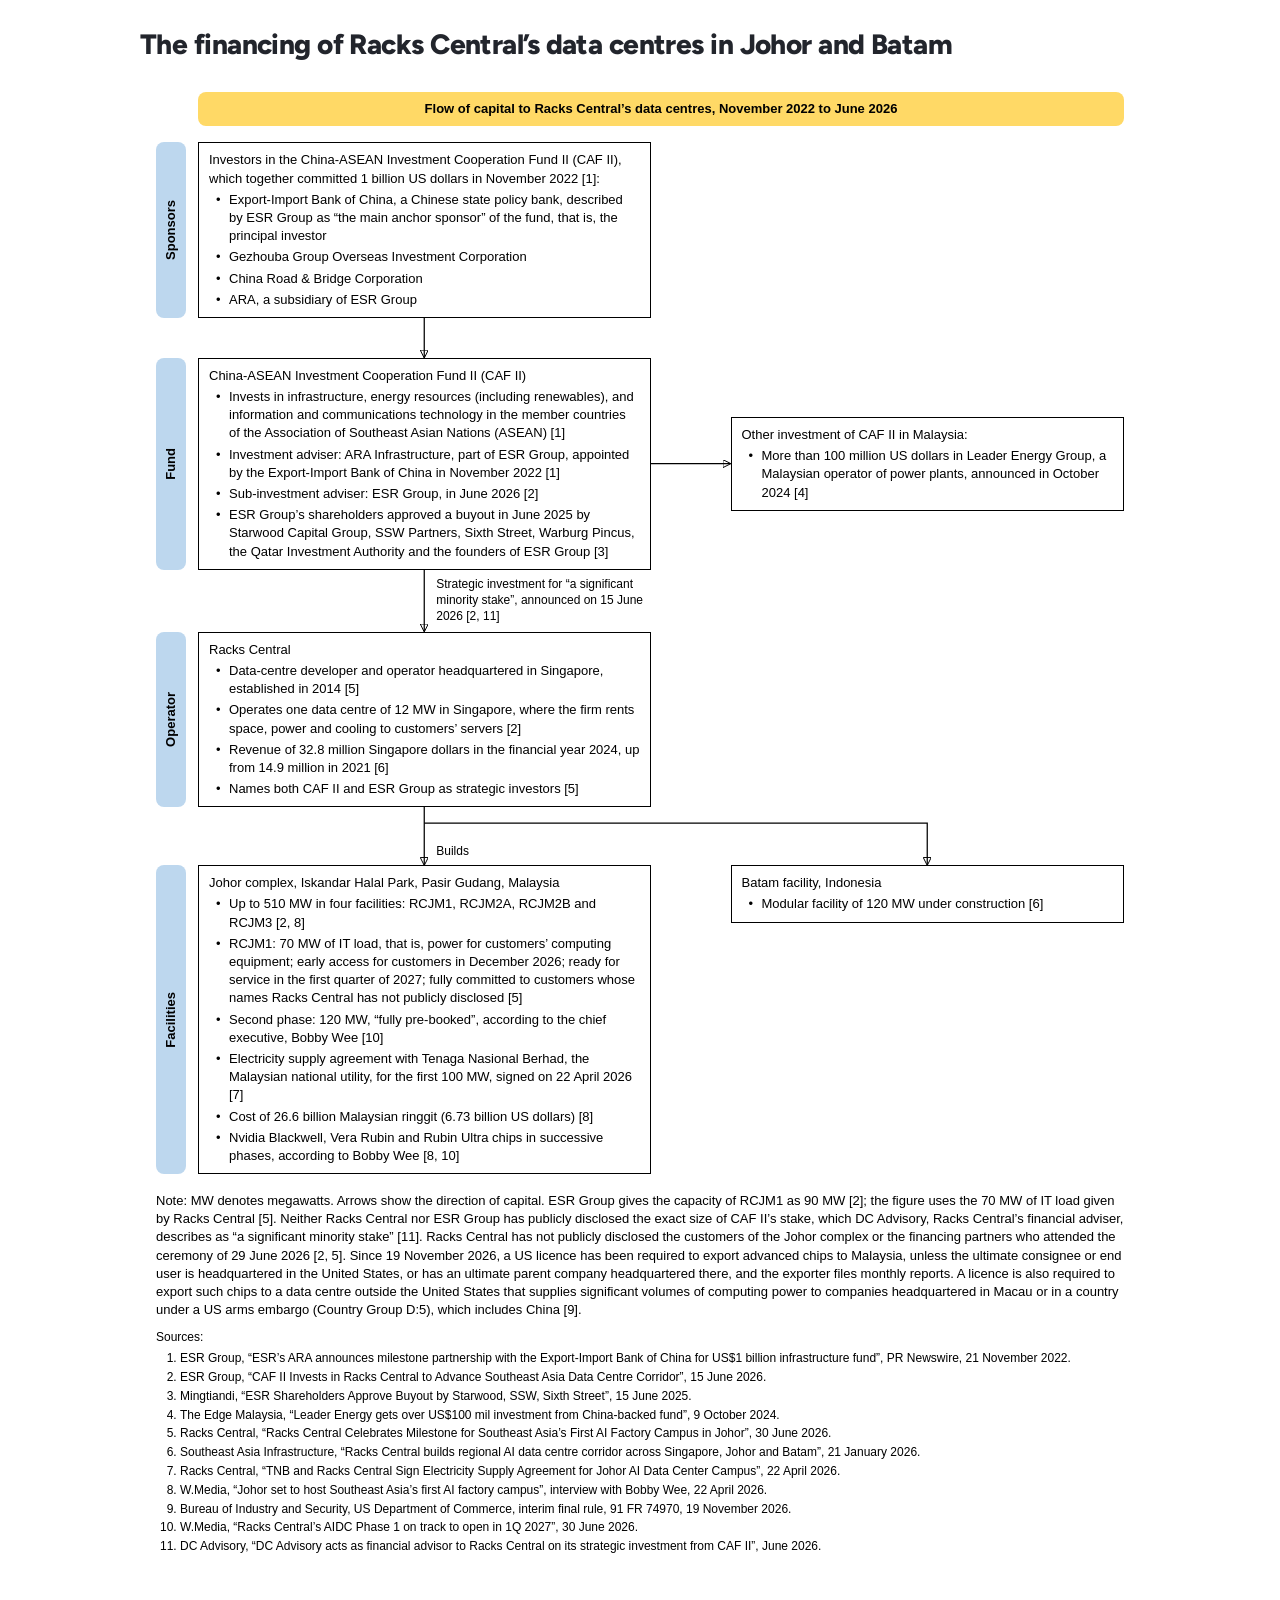
==== commit f831e3da: "Describe CAF II's holding in Racks Central in the financing-chain figure Use DC Advisory's descripti" ====
--- a/site/figures/financing-chain.html
+++ b/site/figures/financing-chain.html
@@ -784,13 +784,13 @@
 <div class="grid" id="grid">
   <div class="head">Flow of capital to Racks Central’s data centres, November 2022 to June 2026</div>
   <div class="stage" style="grid-row:2"><span>Sponsors</span></div><div class="stage" style="grid-row:4"><span>Fund</span></div><div class="stage" style="grid-row:6"><span>Operator</span></div><div class="stage" style="grid-row:8"><span>Facilities</span></div>
-  <div class="box" id="A" style="grid-column:2;grid-row:2;"><span class="first">Investors in the China-ASEAN Investment Cooperation Fund II (CAF II), which together committed 1 billion US dollars in November 2022 [1]:</span><span class="ln">Export-Import Bank of China, a Chinese state policy bank, described by ESR Group as “the main anchor sponsor” of the fund, that is, the principal investor</span><span class="ln">Gezhouba Group Overseas Investment Corporation</span><span class="ln">China Road &amp; Bridge Corporation</span><span class="ln">ARA, a subsidiary of ESR Group</span></div><div class="box" id="B" style="grid-column:2;grid-row:4;"><span class="first">China-ASEAN Investment Cooperation Fund II (CAF II)</span><span class="ln">Invests in infrastructure, energy resources (including renewables), and information and communications technology in the member countries of the Association of Southeast Asian Nations (ASEAN) [1]</span><span class="ln">Investment adviser: ARA Infrastructure, part of ESR Group, appointed by the Export-Import Bank of China in November 2022 [1]</span><span class="ln">Sub-investment adviser: ESR Group, in June 2026 [2]</span><span class="ln">ESR Group’s shareholders approved a buyout in June 2025 by Starwood Capital Group, SSW Partners, Sixth Street, Warburg Pincus, the Qatar Investment Authority and the founders of ESR Group [3]</span></div><div class="box" id="D" style="grid-column:4;grid-row:4;align-self:center"><span class="first">Other investment of CAF II in Malaysia:</span><span class="ln">More than 100 million US dollars in Leader Energy Group, a Malaysian operator of power plants, announced in October 2024 [4]</span></div><div class="box" id="F" style="grid-column:2;grid-row:6;"><span class="first">Racks Central</span><span class="ln">Data-centre developer and operator headquartered in Singapore, established in 2014 [5]</span><span class="ln">Operates one data centre of 12 MW in Singapore, where the firm rents space, power and cooling to customers’ servers [2]</span><span class="ln">Revenue of 32.8 million Singapore dollars in the financial year 2024, up from 14.9 million in 2021 [6]</span><span class="ln">Names both CAF II and ESR Group as strategic investors [5]</span></div><div class="box" id="H" style="grid-column:2;grid-row:8;"><span class="first">Johor complex, Iskandar Halal Park, Pasir Gudang, Malaysia</span><span class="ln">Up to 510 MW in four facilities: RCJM1, RCJM2A, RCJM2B and RCJM3 [2, 8]</span><span class="ln">RCJM1: 70 MW of IT load, that is, power for customers’ computing equipment; early access for customers in December 2026; ready for service in the first quarter of 2027; fully committed to customers whom Racks Central has not named [5]</span><span class="ln">Second phase: 120 MW, “fully pre-booked”, according to the chief executive, Bobby Wee [10]</span><span class="ln">Electricity supply agreement with Tenaga Nasional Berhad, the Malaysian national utility, for the first 100 MW, signed on 22 April 2026 [7]</span><span class="ln">Cost of 26.6 billion Malaysian ringgit (6.73 billion US dollars) [8]</span><span class="ln">Nvidia Blackwell, Vera Rubin and Rubin Ultra chips in successive phases, according to Bobby Wee [8, 10]</span></div><div class="box" id="I" style="grid-column:4;grid-row:8;align-self:start"><span class="first">Batam facility, Indonesia</span><span class="ln">Modular facility of 120 MW under construction [6]</span></div>
-  <div class="alab" style="grid-row:5;"><span>Strategic investment of undisclosed size, announced on 15 June 2026 [2]</span></div><div class="alab" style="grid-row:7;align-items:flex-end;padding-bottom:6px"><span>Builds</span></div>
+  <div class="box" id="A" style="grid-column:2;grid-row:2;"><span class="first">Investors in the China-ASEAN Investment Cooperation Fund II (CAF II), which together committed 1 billion US dollars in November 2022 [1]:</span><span class="ln">Export-Import Bank of China, a Chinese state policy bank, described by ESR Group as “the main anchor sponsor” of the fund, that is, the principal investor</span><span class="ln">Gezhouba Group Overseas Investment Corporation</span><span class="ln">China Road &amp; Bridge Corporation</span><span class="ln">ARA, a subsidiary of ESR Group</span></div><div class="box" id="B" style="grid-column:2;grid-row:4;"><span class="first">China-ASEAN Investment Cooperation Fund II (CAF II)</span><span class="ln">Invests in infrastructure, energy resources (including renewables), and information and communications technology in the member countries of the Association of Southeast Asian Nations (ASEAN) [1]</span><span class="ln">Investment adviser: ARA Infrastructure, part of ESR Group, appointed by the Export-Import Bank of China in November 2022 [1]</span><span class="ln">Sub-investment adviser: ESR Group, in June 2026 [2]</span><span class="ln">ESR Group’s shareholders approved a buyout in June 2025 by Starwood Capital Group, SSW Partners, Sixth Street, Warburg Pincus, the Qatar Investment Authority and the founders of ESR Group [3]</span></div><div class="box" id="D" style="grid-column:4;grid-row:4;align-self:center"><span class="first">Other investment of CAF II in Malaysia:</span><span class="ln">More than 100 million US dollars in Leader Energy Group, a Malaysian operator of power plants, announced in October 2024 [4]</span></div><div class="box" id="F" style="grid-column:2;grid-row:6;"><span class="first">Racks Central</span><span class="ln">Data-centre developer and operator headquartered in Singapore, established in 2014 [5]</span><span class="ln">Operates one data centre of 12 MW in Singapore, where the firm rents space, power and cooling to customers’ servers [2]</span><span class="ln">Revenue of 32.8 million Singapore dollars in the financial year 2024, up from 14.9 million in 2021 [6]</span><span class="ln">Names both CAF II and ESR Group as strategic investors [5]</span></div><div class="box" id="H" style="grid-column:2;grid-row:8;"><span class="first">Johor complex, Iskandar Halal Park, Pasir Gudang, Malaysia</span><span class="ln">Up to 510 MW in four facilities: RCJM1, RCJM2A, RCJM2B and RCJM3 [2, 8]</span><span class="ln">RCJM1: 70 MW of IT load, that is, power for customers’ computing equipment; early access for customers in December 2026; ready for service in the first quarter of 2027; fully committed to customers whose names Racks Central has not publicly disclosed [5]</span><span class="ln">Second phase: 120 MW, “fully pre-booked”, according to the chief executive, Bobby Wee [10]</span><span class="ln">Electricity supply agreement with Tenaga Nasional Berhad, the Malaysian national utility, for the first 100 MW, signed on 22 April 2026 [7]</span><span class="ln">Cost of 26.6 billion Malaysian ringgit (6.73 billion US dollars) [8]</span><span class="ln">Nvidia Blackwell, Vera Rubin and Rubin Ultra chips in successive phases, according to Bobby Wee [8, 10]</span></div><div class="box" id="I" style="grid-column:4;grid-row:8;align-self:start"><span class="first">Batam facility, Indonesia</span><span class="ln">Modular facility of 120 MW under construction [6]</span></div>
+  <div class="alab" style="grid-row:5;"><span>Strategic investment for “a significant minority stake”, announced on 15 June 2026 [2, 11]</span></div><div class="alab" style="grid-row:7;align-items:flex-end;padding-bottom:6px"><span>Builds</span></div>
   <svg class="wires" id="wires" aria-hidden="true"><defs><marker id="ah" viewBox="0 0 10 10" refX="9.5" refY="5"
   markerWidth="8" markerHeight="8" markerUnits="userSpaceOnUse" orient="auto"><path d="M0,0 L10,5 L0,10 z" fill="#000"/>
   </marker></defs><g id="paths"></g></svg>
 </div>
-</div><p class="note">Note: MW denotes megawatts. Arrows show the direction of capital. ESR Group gives the capacity of RCJM1 as 90 MW [2]; the figure uses the 70 MW of IT load given by Racks Central [5]. Neither Racks Central nor ESR Group has disclosed the size of the stake of CAF II or the customers of the Johor complex, and Racks Central has not named the financing partners who attended the ceremony of 29 June 2026 [2, 5]. Since 19 November 2026, a US licence has been required to export advanced chips to Malaysia, unless the ultimate consignee or end user is headquartered in the United States, or has an ultimate parent company headquartered there, and the exporter files monthly reports. A licence is also required to export such chips to a data centre outside the United States that supplies significant volumes of computing power to companies headquartered in Macau or in a country under a US arms embargo (Country Group D:5), which includes China [9].</p><div class="src">Sources:<ol><li>ESR Group, “ESR’s ARA announces milestone partnership with the Export-Import Bank of China for US$1 billion infrastructure fund”, PR Newswire, 21 November 2022.</li><li>ESR Group, “CAF II Invests in Racks Central to Advance Southeast Asia Data Centre Corridor”, 15 June 2026.</li><li>Mingtiandi, “ESR Shareholders Approve Buyout by Starwood, SSW, Sixth Street”, 15 June 2025.</li><li>The Edge Malaysia, “Leader Energy gets over US$100 mil investment from China-backed fund”, 9 October 2024.</li><li>Racks Central, “Racks Central Celebrates Milestone for Southeast Asia’s First AI Factory Campus in Johor”, 30 June 2026.</li><li>Southeast Asia Infrastructure, “Racks Central builds regional AI data centre corridor across Singapore, Johor and Batam”, 21 January 2026.</li><li>Racks Central, “TNB and Racks Central Sign Electricity Supply Agreement for Johor AI Data Center Campus”, 22 April 2026.</li><li>W.Media, “Johor set to host Southeast Asia’s first AI factory campus”, interview with Bobby Wee, 22 April 2026.</li><li>Bureau of Industry and Security, US Department of Commerce, interim final rule, 91 FR 74970, 19 November 2026.</li><li>W.Media, “Racks Central’s AIDC Phase 1 on track to open in 1Q 2027”, 30 June 2026.</li></ol></div></div></div>
+</div><p class="note">Note: MW denotes megawatts. Arrows show the direction of capital. ESR Group gives the capacity of RCJM1 as 90 MW [2]; the figure uses the 70 MW of IT load given by Racks Central [5]. Neither Racks Central nor ESR Group has publicly disclosed the exact size of CAF II’s stake, which DC Advisory, Racks Central’s financial adviser, describes as “a significant minority stake” [11]. Racks Central has not publicly disclosed the customers of the Johor complex or the financing partners who attended the ceremony of 29 June 2026 [2, 5]. Since 19 November 2026, a US licence has been required to export advanced chips to Malaysia, unless the ultimate consignee or end user is headquartered in the United States, or has an ultimate parent company headquartered there, and the exporter files monthly reports. A licence is also required to export such chips to a data centre outside the United States that supplies significant volumes of computing power to companies headquartered in Macau or in a country under a US arms embargo (Country Group D:5), which includes China [9].</p><div class="src">Sources:<ol><li>ESR Group, “ESR’s ARA announces milestone partnership with the Export-Import Bank of China for US$1 billion infrastructure fund”, PR Newswire, 21 November 2022.</li><li>ESR Group, “CAF II Invests in Racks Central to Advance Southeast Asia Data Centre Corridor”, 15 June 2026.</li><li>Mingtiandi, “ESR Shareholders Approve Buyout by Starwood, SSW, Sixth Street”, 15 June 2025.</li><li>The Edge Malaysia, “Leader Energy gets over US$100 mil investment from China-backed fund”, 9 October 2024.</li><li>Racks Central, “Racks Central Celebrates Milestone for Southeast Asia’s First AI Factory Campus in Johor”, 30 June 2026.</li><li>Southeast Asia Infrastructure, “Racks Central builds regional AI data centre corridor across Singapore, Johor and Batam”, 21 January 2026.</li><li>Racks Central, “TNB and Racks Central Sign Electricity Supply Agreement for Johor AI Data Center Campus”, 22 April 2026.</li><li>W.Media, “Johor set to host Southeast Asia’s first AI factory campus”, interview with Bobby Wee, 22 April 2026.</li><li>Bureau of Industry and Security, US Department of Commerce, interim final rule, 91 FR 74970, 19 November 2026.</li><li>W.Media, “Racks Central’s AIDC Phase 1 on track to open in 1Q 2027”, 30 June 2026.</li><li>DC Advisory, “DC Advisory acts as financial advisor to Racks Central on its strategic investment from CAF II”, June 2026.</li></ol></div></div></div>
 <script>
 (function(){
   var grid=document.getElementById('grid'), g=document.getElementById('paths');
